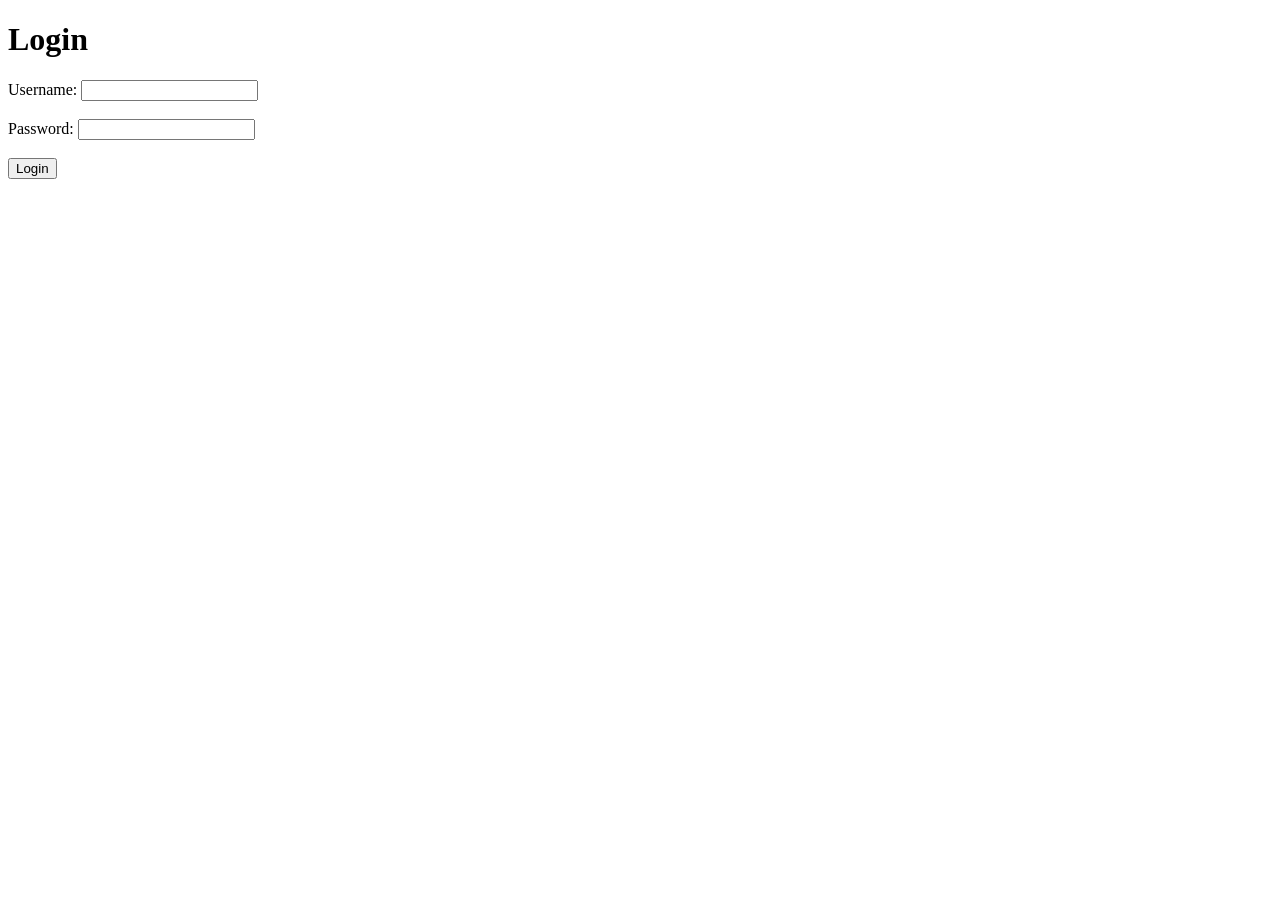
==== login.html @ 46e62b87 "add login and signup page" ====
<!DOCTYPE html>
<html lang="en">
<head>
    <meta charset="UTF-8">
    <meta name="viewport" content="width=device-width, initial-scale=1.0">
    <title>Document</title>
</head>
<body>
    

    <h1>Login</h1>
    <form action="/login" method="post">
        <label for="username">Username:</label>
        <input type="text" id="username" name="username" required><br><br>
        
        <label for="password">Password:</label>
        <input type="password" id="password" name="password" required><br><br>
        
        <button type="submit">Login</button>
    </form>
</body>
</html>
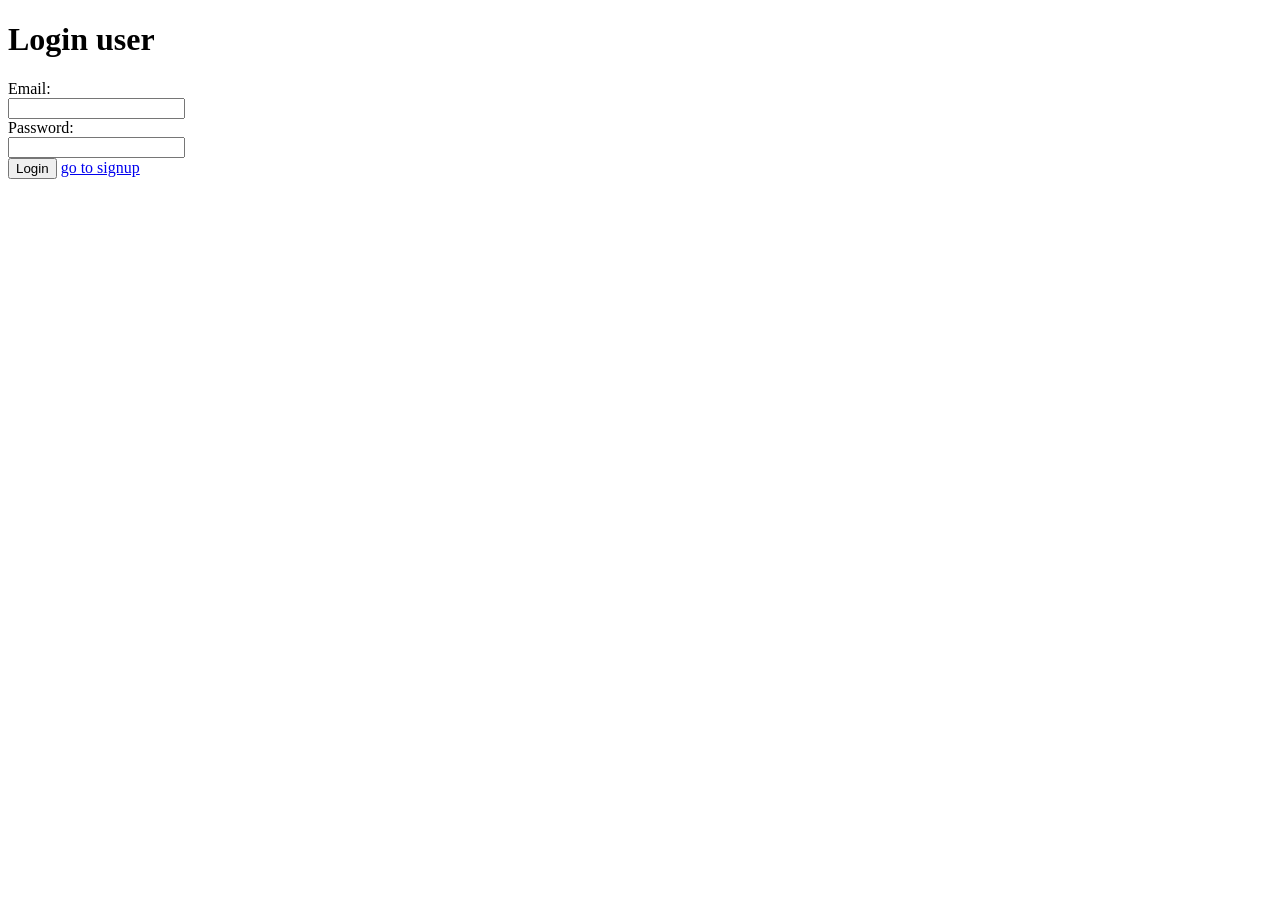
==== commit 146ddaca: "update login page" ====
--- a/login.html
+++ b/login.html
@@ -2,21 +2,30 @@
 <html lang="en">
 <head>
     <meta charset="UTF-8">
+    <meta http-equiv="X-UA-Compatible" content="IE=edge">
     <meta name="viewport" content="width=device-width, initial-scale=1.0">
     <title>Document</title>
 </head>
 <body>
-    
+    <div>
+        <h1>Login user</h1>
+        <label>
+            Email:
+            <br />
+            <input type="email" id="email">
+        </label>
+        <br />
+        <label>
+            Password:
+            <br />
+            <input type="password" id="password">
+        </label>
+        <br />
+        <button onclick="login()">Login</button>
+        <a href="index.html">go to signup</a>
 
-    <h1>Login</h1>
-    <form action="/login" method="post">
-        <label for="username">Username:</label>
-        <input type="text" id="username" name="username" required><br><br>
-        
-        <label for="password">Password:</label>
-        <input type="password" id="password" name="password" required><br><br>
-        
-        <button type="submit">Login</button>
-    </form>
+    </div>
+
+    <script src="app.js"></script>
 </body>
 </html>
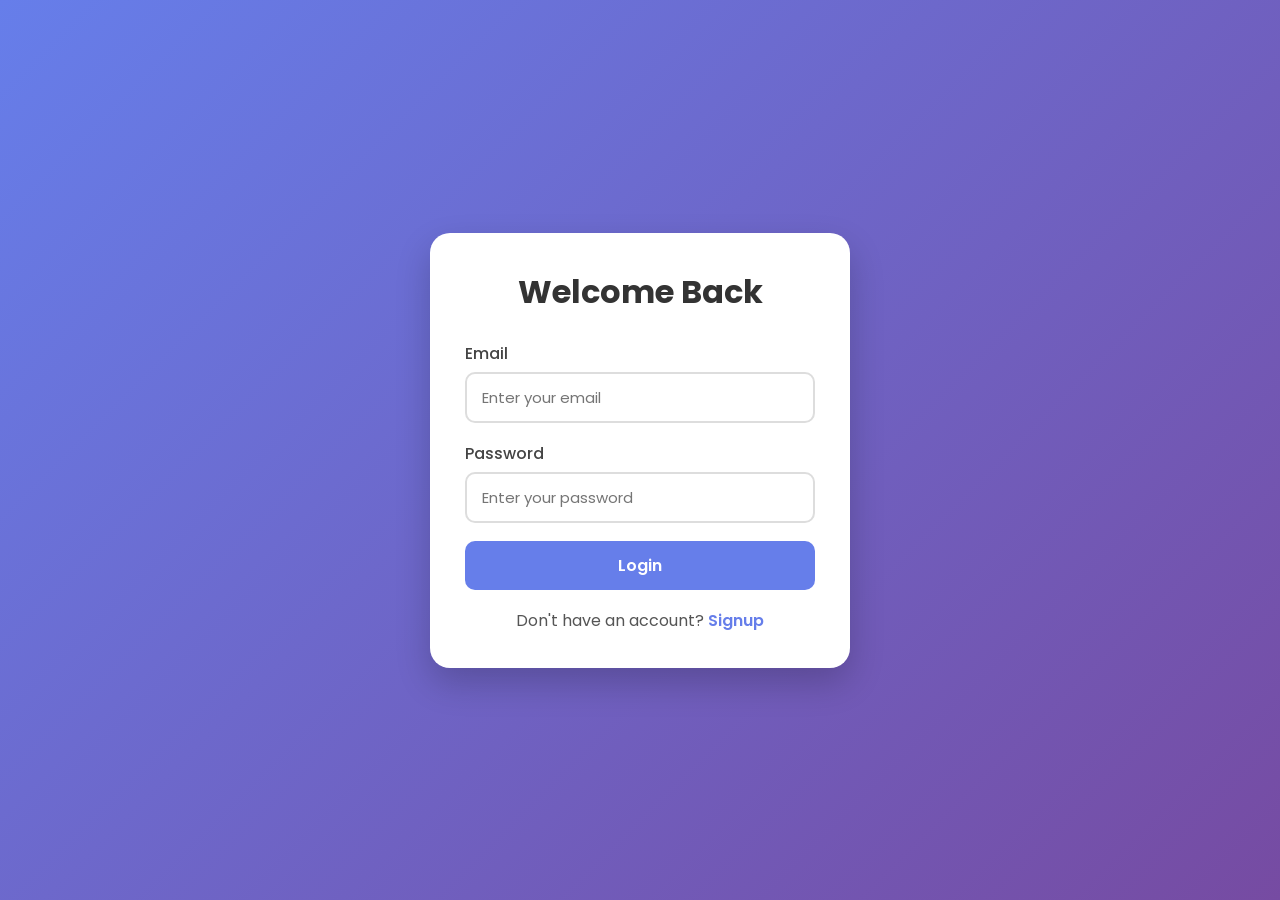
==== commit 8e21764e: "update login page" ====
--- a/login.html
+++ b/login.html
@@ -2,28 +2,31 @@
 <html lang="en">
 <head>
     <meta charset="UTF-8">
-    <meta http-equiv="X-UA-Compatible" content="IE=edge">
     <meta name="viewport" content="width=device-width, initial-scale=1.0">
-    <title>Document</title>
+    <title>Login</title>
+    <link rel="stylesheet" href="style.css">
 </head>
 <body>
-    <div>
-        <h1>Login user</h1>
-        <label>
-            Email:
-            <br />
-            <input type="email" id="email">
-        </label>
-        <br />
-        <label>
-            Password:
-            <br />
-            <input type="password" id="password">
-        </label>
-        <br />
+
+    <div class="container">
+        <h1>Welcome Back</h1>
+
+        <div class="input-group">
+            <label>Email</label>
+            <input type="email" id="email" placeholder="Enter your email">
+        </div>
+
+        <div class="input-group">
+            <label>Password</label>
+            <input type="password" id="password" placeholder="Enter your password">
+        </div>
+
         <button onclick="login()">Login</button>
-        <a href="index.html">go to signup</a>
 
+        <div class="bottom-text">
+            Don't have an account?
+            <a href="index.html">Signup</a>
+        </div>
     </div>
 
     <script src="app.js"></script>
--- a/style.css
+++ b/style.css
@@ -0,0 +1,105 @@
+/* Google Font */
+@import url('https://fonts.googleapis.com/css2?family=Poppins:wght@300;400;500;600;700&display=swap');
+
+*{
+    margin: 0;
+    padding: 0;
+    box-sizing: border-box;
+    font-family: 'Poppins', sans-serif;
+}
+
+body{
+    min-height: 100vh;
+    display: flex;
+    justify-content: center;
+    align-items: center;
+    background: linear-gradient(135deg, #667eea, #764ba2);
+    padding: 20px;
+}
+
+.container{
+    width: 100%;
+    max-width: 420px;
+    background: #fff;
+    padding: 35px;
+    border-radius: 20px;
+    box-shadow: 0 15px 35px rgba(0,0,0,0.2);
+}
+
+.container h1{
+    text-align: center;
+    color: #333;
+    margin-bottom: 25px;
+    font-size: 2rem;
+}
+
+.input-group{
+    margin-bottom: 18px;
+}
+
+.input-group label{
+    display: block;
+    font-weight: 500;
+    color: #444;
+    margin-bottom: 6px;
+}
+
+.input-group input{
+    width: 100%;
+    padding: 12px 15px;
+    border: 2px solid #ddd;
+    border-radius: 10px;
+    font-size: 15px;
+    transition: 0.3s;
+}
+
+.input-group input:focus{
+    outline: none;
+    border-color: #667eea;
+    box-shadow: 0 0 10px rgba(102,126,234,0.3);
+}
+
+button{
+    width: 100%;
+    padding: 12px;
+    border: none;
+    border-radius: 10px;
+    background: #667eea;
+    color: white;
+    font-size: 16px;
+    font-weight: 600;
+    cursor: pointer;
+    transition: 0.3s;
+}
+
+button:hover{
+    background: #5a67d8;
+    transform: translateY(-2px);
+}
+
+.bottom-text{
+    text-align: center;
+    margin-top: 18px;
+    color: #555;
+}
+
+.bottom-text a{
+    text-decoration: none;
+    color: #667eea;
+    font-weight: 600;
+}
+
+.bottom-text a:hover{
+    text-decoration: underline;
+}
+
+/* Mobile Responsive */
+@media(max-width:480px){
+    .container{
+        padding: 25px;
+    }
+
+    .container h1{
+        font-size: 1.7rem;
+    }
+}
